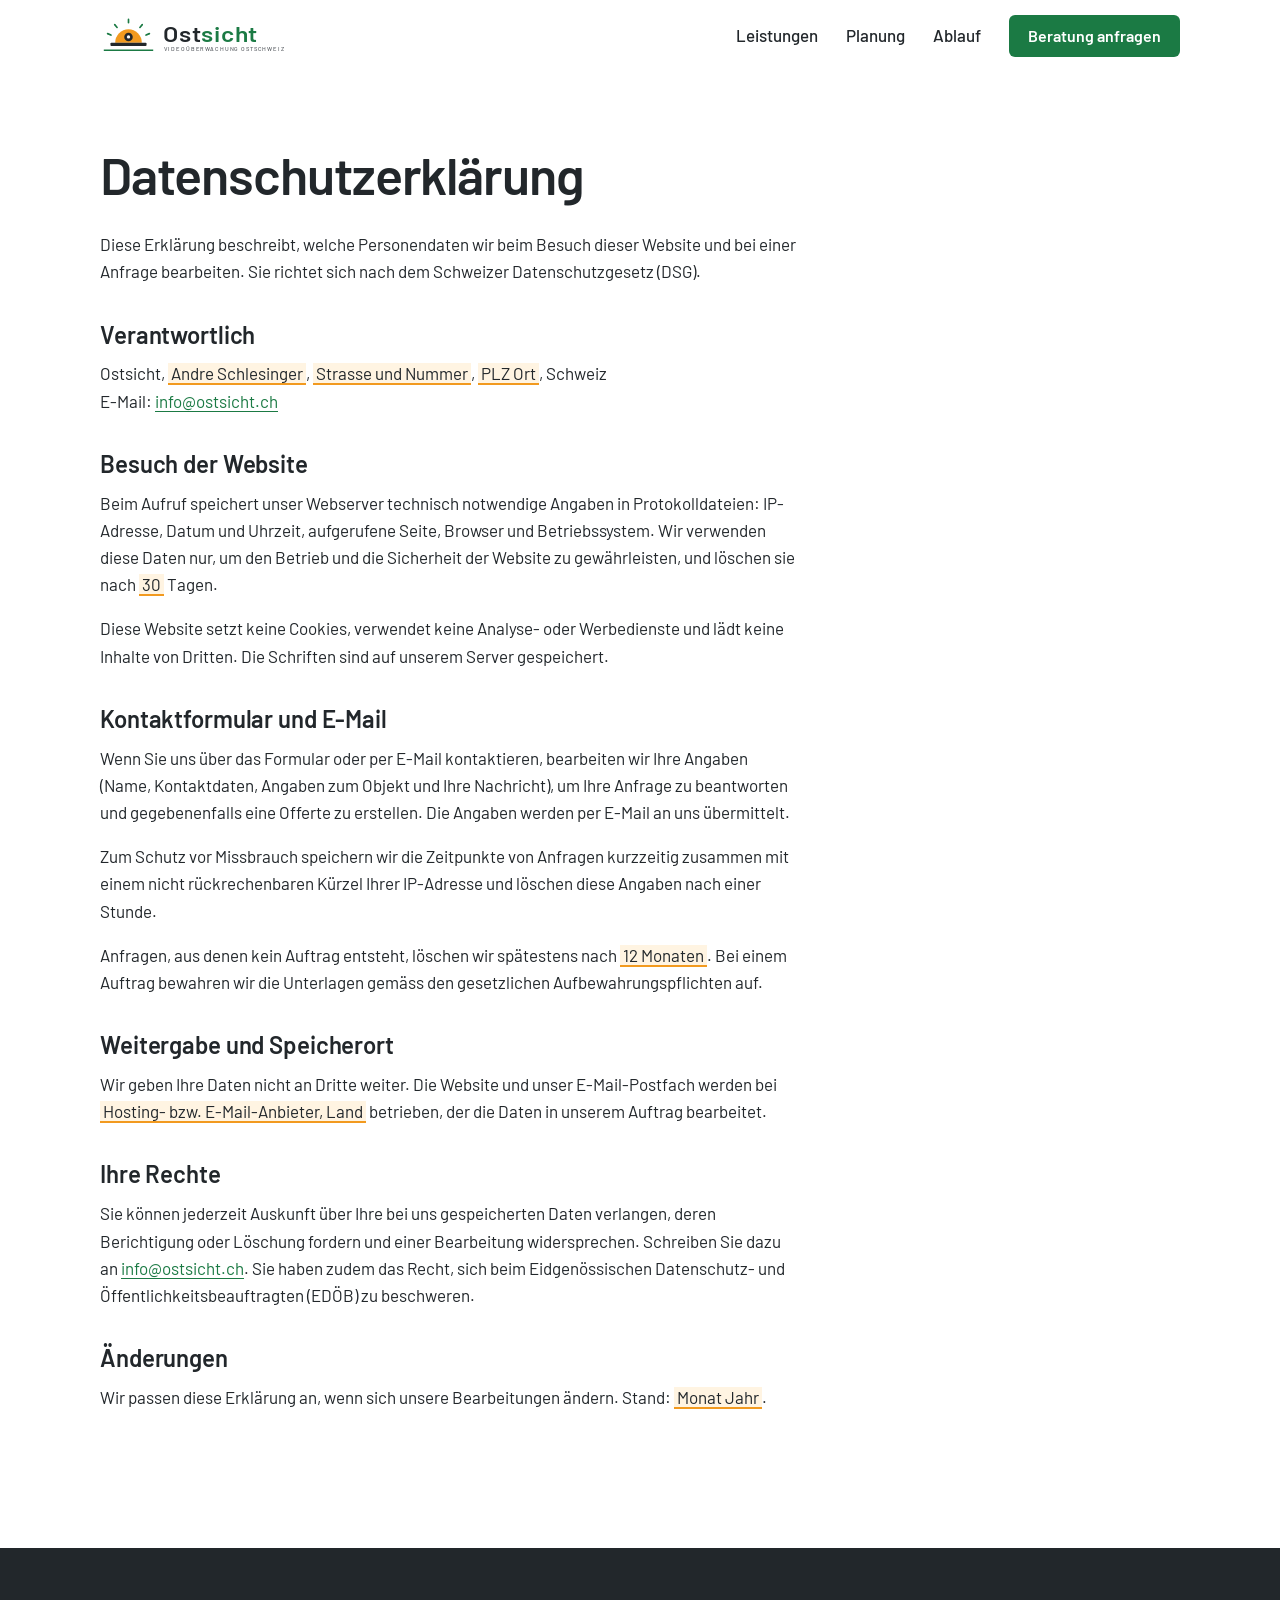
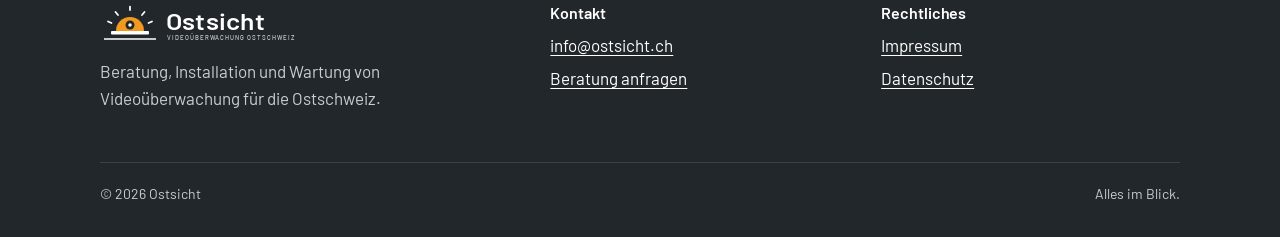
==== website/datenschutz.html @ 72791338 "Add ostsicht.ch website with contact form Static one-page site in Ostsicht CI (Barlow self-hosted, b" ====
<!doctype html>
<html lang="de-CH">
<head>
  <meta charset="utf-8">
  <meta name="viewport" content="width=device-width, initial-scale=1">
  <title>Datenschutz – Ostsicht</title>
  <meta name="robots" content="noindex">
  <meta name="theme-color" content="#1B7A44">
  <link rel="icon" href="assets/img/favicon.svg" type="image/svg+xml">
  <link rel="apple-touch-icon" href="assets/img/apple-touch-icon.png">
  <link rel="preload" href="assets/fonts/barlow-600.woff" as="font" type="font/woff" crossorigin>
  <link rel="preload" href="assets/fonts/barlow-400.woff" as="font" type="font/woff" crossorigin>
  <link rel="stylesheet" href="assets/css/style.css">
</head>
<body>
    <a class="skip" href="#inhalt">Zum Inhalt springen</a>

  <header class="kopf" id="kopf">
    <div class="wrap kopf__inner">
      <a class="kopf__logo" href="./" aria-label="Ostsicht – zur Startseite">
        <svg viewBox="0 0 400 80" role="img" aria-hidden="true">
          <g transform="translate(0,4)">
            <path d="M60 8 L60 1 M36 18 L31 12 M84 18 L89 12 M23 34 L16 31 M97 34 L104 31" stroke="#1B7A44" stroke-width="3.5" stroke-linecap="round" fill="none"/>
            <path d="M32 50 A28 28 0 0 1 88 50 Z" fill="#F29A1F"/>
            <circle cx="60" cy="38" r="9" fill="#22272B"/><circle cx="60" cy="38" r="3.5" fill="#FFFFFF"/>
            <rect x="22" y="50" width="76" height="7" rx="2" fill="#22272B"/>
            <line x1="8" y1="66" x2="112" y2="66" stroke="#1B7A44" stroke-width="3"/>
          </g>
          <text x="132" y="52" font-family="Barlow, 'Helvetica Neue', Arial, sans-serif" font-size="46" font-weight="600" fill="#22272B" letter-spacing="0.5" textLength="200" lengthAdjust="spacingAndGlyphs">Ost<tspan fill="#1B7A44">sicht</tspan></text>
          <text x="134" y="72" font-family="Barlow, 'Helvetica Neue', Arial, sans-serif" font-size="12.5" font-weight="500" fill="#5F6368" letter-spacing="2" textLength="255" lengthAdjust="spacingAndGlyphs">VIDEOÜBERWACHUNG OSTSCHWEIZ</text>
        </svg>
      </a>
      <nav class="kopf__nav" aria-label="Hauptnavigation">
        <a href="./#leistungen">Leistungen</a>
        <a href="./#planung">Planung</a>
        <a href="./#ablauf">Ablauf</a>
        <a class="btn btn--gruen" href="./#kontakt">Beratung anfragen</a>
      </nav>
    </div>
  </header>

  <main id="inhalt">
    <section class="recht">
      <div class="wrap">
        <h1>Datenschutzerklärung</h1>
        <p>Diese Erklärung beschreibt, welche Personendaten wir beim Besuch dieser Website und bei einer Anfrage bearbeiten. Sie richtet sich nach dem Schweizer Datenschutzgesetz (DSG).</p>

        <h2>Verantwortlich</h2>
        <p>Ostsicht, <span class="platzhalter">Andre Schlesinger</span>, <span class="platzhalter">Strasse und Nummer</span>, <span class="platzhalter">PLZ Ort</span>, Schweiz<br>
           E-Mail: <a href="mailto:info@ostsicht.ch">info@ostsicht.ch</a></p>

        <h2>Besuch der Website</h2>
        <p>Beim Aufruf speichert unser Webserver technisch notwendige Angaben in Protokolldateien: IP-Adresse, Datum und Uhrzeit, aufgerufene Seite, Browser und Betriebssystem. Wir verwenden diese Daten nur, um den Betrieb und die Sicherheit der Website zu gewährleisten, und löschen sie nach <span class="platzhalter">30</span> Tagen.</p>
        <p>Diese Website setzt keine Cookies, verwendet keine Analyse- oder Werbedienste und lädt keine Inhalte von Dritten. Die Schriften sind auf unserem Server gespeichert.</p>

        <h2>Kontaktformular und E-Mail</h2>
        <p>Wenn Sie uns über das Formular oder per E-Mail kontaktieren, bearbeiten wir Ihre Angaben (Name, Kontaktdaten, Angaben zum Objekt und Ihre Nachricht), um Ihre Anfrage zu beantworten und gegebenenfalls eine Offerte zu erstellen. Die Angaben werden per E-Mail an uns übermittelt.</p>
        <p>Zum Schutz vor Missbrauch speichern wir die Zeitpunkte von Anfragen kurzzeitig zusammen mit einem nicht rückrechenbaren Kürzel Ihrer IP-Adresse und löschen diese Angaben nach einer Stunde.</p>
        <p>Anfragen, aus denen kein Auftrag entsteht, löschen wir spätestens nach <span class="platzhalter">12 Monaten</span>. Bei einem Auftrag bewahren wir die Unterlagen gemäss den gesetzlichen Aufbewahrungspflichten auf.</p>

        <h2>Weitergabe und Speicherort</h2>
        <p>Wir geben Ihre Daten nicht an Dritte weiter. Die Website und unser E-Mail-Postfach werden bei <span class="platzhalter">Hosting- bzw. E-Mail-Anbieter, Land</span> betrieben, der die Daten in unserem Auftrag bearbeitet.</p>

        <h2>Ihre Rechte</h2>
        <p>Sie können jederzeit Auskunft über Ihre bei uns gespeicherten Daten verlangen, deren Berichtigung oder Löschung fordern und einer Bearbeitung widersprechen. Schreiben Sie dazu an <a href="mailto:info@ostsicht.ch">info@ostsicht.ch</a>. Sie haben zudem das Recht, sich beim Eidgenössischen Datenschutz- und Öffentlichkeitsbeauftragten (EDÖB) zu beschweren.</p>

        <h2>Änderungen</h2>
        <p>Wir passen diese Erklärung an, wenn sich unsere Bearbeitungen ändern. Stand: <span class="platzhalter">Monat Jahr</span>.</p>
      </div>
    </section>
  </main>

  <footer class="fuss">
    <div class="wrap">
      <div class="fuss__grid">
        <div>
          <svg class="fuss__logo" viewBox="0 0 400 80" role="img" aria-label="Ostsicht – Videoüberwachung Ostschweiz">
            <g transform="translate(0,4)">
              <path d="M60 8 L60 1 M36 18 L31 12 M84 18 L89 12 M23 34 L16 31 M97 34 L104 31" stroke="#FFFFFF" stroke-width="3.5" stroke-linecap="round" fill="none"/>
              <path d="M32 50 A28 28 0 0 1 88 50 Z" fill="#F29A1F"/>
              <circle cx="60" cy="38" r="9" fill="#22272B"/><circle cx="60" cy="38" r="3.5" fill="#FFFFFF"/>
              <rect x="22" y="50" width="76" height="7" rx="2" fill="#FFFFFF"/>
              <line x1="8" y1="66" x2="112" y2="66" stroke="#FFFFFF" stroke-width="3"/>
            </g>
            <text x="132" y="52" font-family="Barlow, 'Helvetica Neue', Arial, sans-serif" font-size="46" font-weight="600" fill="#FFFFFF" letter-spacing="0.5" textLength="200" lengthAdjust="spacingAndGlyphs">Ostsicht</text>
            <text x="134" y="72" font-family="Barlow, 'Helvetica Neue', Arial, sans-serif" font-size="12.5" font-weight="500" fill="#C9CDD1" letter-spacing="2" textLength="255" lengthAdjust="spacingAndGlyphs">VIDEOÜBERWACHUNG OSTSCHWEIZ</text>
          </svg>
          <p>Beratung, Installation und Wartung von Videoüberwachung für die Ostschweiz.</p>
        </div>
        <div>
          <h2>Kontakt</h2>
          <ul>
            <li><a href="mailto:info@ostsicht.ch">info@ostsicht.ch</a></li>
            <li><a href="./#kontakt">Beratung anfragen</a></li>
          </ul>
        </div>
        <div>
          <h2>Rechtliches</h2>
          <ul>
            <li><a href="impressum.html">Impressum</a></li>
            <li><a href="datenschutz.html">Datenschutz</a></li>
          </ul>
        </div>
      </div>
      <div class="fuss__unten">
        <span>© <span id="jahr">2026</span> Ostsicht</span>
        <span>Alles im Blick.</span>
      </div>
    </div>
  </footer>

  <script src="assets/js/main.js" defer></script>
</body>
</html>
---- website/assets/css/style.css ----
/* Ostsicht – Website
   Gestaltung nach CI/CD-Manual: Grün trägt, Orange ist Licht (sparsam), Kalk/Weiss als Grund,
   Barlow (Titel 600, Text 400), Ecken 2–8 px, grüne Horizontlinie als Gestaltungselement. */

@font-face { font-family: "Barlow"; font-weight: 400; font-style: normal; font-display: swap; src: url("../fonts/barlow-400.woff") format("woff"); }
@font-face { font-family: "Barlow"; font-weight: 500; font-style: normal; font-display: swap; src: url("../fonts/barlow-500.woff") format("woff"); }
@font-face { font-family: "Barlow"; font-weight: 600; font-style: normal; font-display: swap; src: url("../fonts/barlow-600.woff") format("woff"); }

:root {
  --gruen: #1B7A44;
  --gruen-dunkel: #145C33;
  --gruen-hell: #E3F1E8;
  --sonne: #F29A1F;
  --sonne-text: #9C5600;
  --anthrazit: #22272B;
  --grau: #5F6368;
  --kalk: #F4F2EC;
  --weiss: #FFFFFF;
  --linie: #D9D6CC;
  --fehler: #B3261E;

  --radius: 6px;
  --radius-klein: 3px;
  --breite: 1160px;
  --rand: clamp(16px, 4vw, 40px);
  --abstand: clamp(64px, 10vw, 120px);

  --schrift: "Barlow", "Helvetica Neue", Arial, sans-serif;
}

*, *::before, *::after { box-sizing: border-box; }

html { scroll-behavior: smooth; scroll-padding-top: 84px; -webkit-text-size-adjust: 100%; }
@media (prefers-reduced-motion: reduce) { html { scroll-behavior: auto; } }

body {
  margin: 0;
  font-family: var(--schrift);
  font-size: 1.0625rem;
  line-height: 1.6;
  color: var(--anthrazit);
  background: var(--weiss);
  font-feature-settings: "tnum" 0;
}

img, svg { display: block; max-width: 100%; }
a { color: var(--gruen); text-underline-offset: 3px; }
a:hover { color: var(--gruen-dunkel); }

:focus-visible { outline: 3px solid var(--sonne); outline-offset: 3px; border-radius: var(--radius-klein); }

h1, h2, h3 { font-weight: 600; line-height: 1.12; margin: 0; letter-spacing: -0.005em; }
h1 { font-size: clamp(3rem, 8vw, 5.75rem); letter-spacing: -0.02em; }
h2 { font-size: clamp(2rem, 4.2vw, 3rem); }
h3 { font-size: 1.375rem; line-height: 1.25; }
p { margin: 0 0 1em; max-width: 64ch; }

.wrap { width: 100%; max-width: var(--breite); margin: 0 auto; padding: 0 var(--rand); }
.visually-hidden { position: absolute !important; width: 1px; height: 1px; overflow: hidden; clip: rect(0 0 0 0); white-space: nowrap; }

.skip { position: absolute; left: var(--rand); top: -60px; background: var(--anthrazit); color: var(--weiss); padding: 10px 14px; border-radius: var(--radius); z-index: 100; }
.skip:focus { top: 12px; }

/* ---------- Buttons ---------- */

.btn {
  display: inline-flex; align-items: center; justify-content: center; gap: 8px;
  min-height: 48px; padding: 0 22px;
  font: 600 1rem/1 var(--schrift);
  border-radius: var(--radius);
  border: 1.5px solid transparent;
  text-decoration: none; cursor: pointer;
  transition: background-color .15s ease, color .15s ease, border-color .15s ease;
}
.btn--gruen { background: var(--gruen); color: var(--weiss); }
.btn--gruen:hover { background: var(--gruen-dunkel); color: var(--weiss); }
.btn--rahmen { border-color: var(--gruen); color: var(--gruen); background: transparent; }
.btn--rahmen:hover { background: var(--gruen-hell); color: var(--gruen-dunkel); }
.btn--weiss { background: var(--weiss); color: var(--gruen-dunkel); }
.btn--weiss:hover { background: var(--gruen-hell); color: var(--gruen-dunkel); }

/* ---------- Kopf ---------- */

.kopf {
  position: sticky; top: 0; z-index: 50;
  background: rgba(255, 255, 255, .94);
  backdrop-filter: saturate(1.4) blur(8px);
  -webkit-backdrop-filter: saturate(1.4) blur(8px);
  border-bottom: 1px solid transparent;
  transition: border-color .2s ease;
}
.kopf.ist-gescrollt { border-bottom-color: var(--linie); }
.kopf__inner { display: flex; align-items: center; gap: 24px; min-height: 72px; }
.kopf__logo { display: block; width: 190px; flex-shrink: 0; }
.kopf__logo svg { width: 100%; height: auto; }
.kopf__nav { margin-left: auto; display: flex; align-items: center; gap: 28px; }
.kopf__nav a:not(.btn) { color: var(--anthrazit); text-decoration: none; font-weight: 500; }
.kopf__nav a:not(.btn):hover { color: var(--gruen); }
.kopf__nav .btn { min-height: 42px; padding: 0 18px; }

@media (max-width: 820px) {
  .kopf__nav a:not(.btn) { display: none; }
  .kopf__logo { width: 156px; }
}

/* ---------- Einstieg ---------- */

.einstieg { padding: clamp(40px, 7vw, 88px) 0 0; background: var(--kalk); overflow: hidden; }
.einstieg__grid { display: grid; grid-template-columns: minmax(0, 0.9fr) minmax(0, 1.25fr); gap: clamp(32px, 5vw, 72px); align-items: end; }
.einstieg__text { padding-bottom: clamp(40px, 6vw, 88px); }
.einstieg__text h1 { margin-bottom: 24px; }
.einstieg__lead { font-size: clamp(1.15rem, 1.8vw, 1.375rem); line-height: 1.5; color: var(--anthrazit); max-width: 34ch; margin-bottom: 32px; }
.einstieg__aktionen { display: flex; flex-wrap: wrap; gap: 12px; }
.einstieg__plan { position: relative; align-self: stretch; display: flex; align-items: flex-end; margin: 0 0 clamp(32px, 4vw, 56px); }
.einstieg__plan svg { width: 100%; height: auto; filter: drop-shadow(0 18px 40px rgba(34, 39, 43, .12)); }
.einstieg__legende { position: absolute; left: 12px; top: 12px; display: flex; gap: 16px; font-size: .875rem; color: var(--grau); background: rgba(255,255,255,.9); padding: 6px 10px; border-radius: var(--radius-klein); }
.einstieg__legende span { display: inline-flex; align-items: center; gap: 6px; }
.punkt { width: 10px; height: 10px; border-radius: 50%; display: inline-block; }
.punkt--kamera { background: var(--gruen); }
.punkt--blick { background: var(--sonne); opacity: .6; border-radius: 2px; }

/* Horizontlinie aus dem Signet */
.horizont { height: 6px; background: var(--gruen); }

/* Blickfelder fächern einmal auf */
.blickfeld { transform-box: view-box; transform-origin: var(--o, 0 0); }
@media (prefers-reduced-motion: no-preference) {
  .blickfeld { animation: auffaechern .9s cubic-bezier(.2,.8,.2,1) both; animation-delay: calc(.35s + var(--i, 0) * .16s); }
  @keyframes auffaechern { from { transform: scale(.05); opacity: 0; } to { transform: scale(1); opacity: 1; } }
}

@media (max-width: 900px) {
  .einstieg__grid { grid-template-columns: 1fr; }
  .einstieg__text { padding-bottom: 8px; }
  .einstieg__plan { margin: 0 calc(var(--rand) * -0.5); }
}

/* ---------- Abschnitte ---------- */

.abschnitt { padding: var(--abstand) 0; }
.abschnitt--kalk { background: var(--kalk); }
.abschnitt__kopf { display: grid; grid-template-columns: minmax(0, 5fr) minmax(0, 6fr); gap: clamp(24px, 5vw, 72px); align-items: end; margin-bottom: clamp(40px, 6vw, 64px); }
.abschnitt__kopf p { font-size: 1.1875rem; color: var(--grau); margin: 0; }
@media (max-width: 820px) { .abschnitt__kopf { grid-template-columns: 1fr; } }

/* Für wen */
.zielgruppen { display: grid; grid-template-columns: repeat(3, minmax(0, 1fr)); gap: 0; border-top: 2px solid var(--gruen); }
.zielgruppe { padding: 28px 28px 8px 0; }
.zielgruppe + .zielgruppe { padding-left: 28px; border-left: 1px solid var(--linie); }
.zielgruppe svg { width: 44px; height: 44px; margin-bottom: 18px; color: var(--gruen); }
.zielgruppe h3 { margin-bottom: 10px; }
.zielgruppe p { color: var(--grau); margin: 0; }
@media (max-width: 820px) {
  .zielgruppen { grid-template-columns: 1fr; }
  .zielgruppe, .zielgruppe + .zielgruppe { padding: 24px 0; border-left: 0; }
  .zielgruppe + .zielgruppe { border-top: 1px solid var(--linie); }
}

/* Leistungen */
.leistungen { display: grid; grid-template-columns: repeat(3, minmax(0, 1fr)); gap: clamp(20px, 3vw, 32px); }
.leistung { background: var(--weiss); border-radius: var(--radius); padding: 28px; border: 1px solid var(--linie); }
.leistung h3 { margin-bottom: 12px; }
.leistung p { color: var(--grau); }
.leistung ul { margin: 0; padding: 0; list-style: none; }
.leistung li { padding: 8px 0 8px 26px; border-top: 1px solid var(--kalk); position: relative; }
.leistung li::before { content: ""; position: absolute; left: 2px; top: 16px; width: 12px; height: 7px; border-left: 2px solid var(--gruen); border-bottom: 2px solid var(--gruen); transform: rotate(-45deg); }
@media (max-width: 900px) { .leistungen { grid-template-columns: 1fr; } }

/* ---------- Planung (grüne Fläche) ---------- */

.planung { background: var(--gruen); color: var(--weiss); padding: var(--abstand) 0; }
.planung a { color: var(--weiss); }
.planung .abschnitt__kopf p { color: var(--gruen-hell); }
.schritte { list-style: none; margin: 0; padding: 0; display: grid; gap: clamp(48px, 7vw, 88px); counter-reset: schritt; }
.schritt { display: grid; grid-template-columns: minmax(0, 5fr) minmax(0, 6fr); gap: clamp(28px, 5vw, 72px); align-items: center; }
.schritt:nth-child(even) .schritt__text { order: 2; }
.schritt__nr { display: inline-flex; align-items: center; justify-content: center; width: 40px; height: 40px; border-radius: 50%; border: 2px solid var(--sonne); color: var(--weiss); font-weight: 600; margin-bottom: 18px; }
.schritt__text h3 { font-size: clamp(1.5rem, 2.6vw, 2rem); margin-bottom: 14px; }
.schritt__text p { color: var(--gruen-hell); }
.schritt__text ul { margin: 0; padding: 0 0 0 20px; color: var(--gruen-hell); }
.schritt__text li { margin: 4px 0; }
@media (max-width: 900px) {
  .schritt { grid-template-columns: 1fr; }
  .schritt:nth-child(even) .schritt__text { order: 0; }
}

/* App-Ansichten in den Schritten */
.app {
  background: var(--weiss); color: var(--anthrazit);
  border-radius: 8px; padding: 18px;
  box-shadow: 0 24px 48px rgba(10, 40, 22, .28);
  font-size: .9375rem;
}
.app__titel { display: flex; justify-content: space-between; align-items: baseline; gap: 12px; padding-bottom: 12px; margin-bottom: 14px; border-bottom: 1px solid var(--kalk); }
.app__titel strong { font-size: 1.0625rem; }
.app__titel span { color: var(--grau); font-size: .875rem; }

.chips { display: flex; flex-wrap: wrap; gap: 8px; margin-bottom: 14px; }
.chip { padding: 6px 12px; border-radius: var(--radius-klein); border: 1px solid var(--linie); font-weight: 500; font-size: .875rem; }
.chip--an { background: var(--gruen); border-color: var(--gruen); color: var(--weiss); }
.feld { display: grid; grid-template-columns: 1fr auto; gap: 12px; padding: 9px 0; border-top: 1px solid var(--kalk); }
.feld span:last-child { font-weight: 600; }
.fotos { display: grid; grid-template-columns: repeat(3, 1fr); gap: 8px; margin-top: 12px; }
.foto { aspect-ratio: 4 / 3; border-radius: var(--radius-klein); background: linear-gradient(160deg, #cfd8cf, #9fb3a3 60%, #7d8f82); position: relative; overflow: hidden; }
.foto::after { content: ""; position: absolute; left: 30%; top: 22%; width: 26%; height: 34%; border: 2px solid var(--sonne); border-radius: 50%; }
.foto:nth-child(2) { background: linear-gradient(170deg, #e2dccd, #c9bda4 55%, #8f8571); }
.foto:nth-child(2)::after { left: 56%; top: 30%; width: 0; height: 0; border: 0; border-left: 22px solid transparent; }
.foto:nth-child(3) { background: linear-gradient(165deg, #d5dde4, #a8b5bf 60%, #6f7b85); }
.foto:nth-child(3)::after { display: none; }

.app--modell svg { width: 100%; height: auto; }

.pruefung { list-style: none; margin: 0; padding: 0; }
.pruefung li { display: grid; grid-template-columns: 22px 1fr; gap: 10px; padding: 10px 0; border-top: 1px solid var(--kalk); }
.pruefung li:first-child { border-top: 0; padding-top: 0; }
.pruefung b { display: block; }
.pruefung small { color: var(--grau); font-size: .875rem; line-height: 1.45; display: block; }
.status { width: 20px; height: 20px; border-radius: 50%; display: inline-flex; align-items: center; justify-content: center; color: var(--weiss); font-size: .75rem; font-weight: 600; margin-top: 2px; }
.status--ok { background: var(--gruen); }
.status--teil { background: var(--sonne); color: var(--anthrazit); }
.status--nein { background: var(--fehler); }

.varianten { display: grid; grid-template-columns: repeat(3, minmax(0, 1fr)); gap: 8px; margin-bottom: 14px; }
.variante { border: 1px solid var(--linie); border-radius: var(--radius); padding: 10px; }
.variante--empfohlen { border: 2px solid var(--gruen); }
.variante small { display: block; color: var(--grau); font-size: .8125rem; }
.variante strong { display: block; font-size: 1.0625rem; font-variant-numeric: tabular-nums; margin-top: 4px; }
.variante em { font-style: normal; color: var(--gruen); font-size: .8125rem; font-weight: 600; }
.zahlen { font-variant-numeric: tabular-nums; }
.app__fuss { display: flex; gap: 8px; margin-top: 14px; }
.app__fuss span { flex: 1; text-align: center; padding: 9px 0; border-radius: var(--radius); font-weight: 600; font-size: .875rem; }
.app__fuss span:first-child { background: var(--gruen); color: var(--weiss); }
.app__fuss span:last-child { border: 1.5px solid var(--gruen); color: var(--gruen); }
@media (max-width: 480px) { .varianten { grid-template-columns: 1fr; } }

/* ---------- Ablauf ---------- */

.ablauf { list-style: none; margin: 0; padding: 0; display: grid; grid-template-columns: repeat(5, minmax(0, 1fr)); gap: 0; position: relative; }
.ablauf::before { content: ""; position: absolute; left: 0; right: 0; top: 19px; height: 2px; background: var(--gruen); }
.ablauf li { position: relative; padding: 52px 20px 0 0; }
.ablauf li::before { content: ""; position: absolute; left: 0; top: 11px; width: 18px; height: 18px; border-radius: 50%; background: var(--weiss); border: 3px solid var(--gruen); }
.ablauf li:first-child::before { background: var(--sonne); border-color: var(--sonne); }
.ablauf h3 { font-size: 1.1875rem; margin-bottom: 8px; }
.ablauf p { color: var(--grau); font-size: 1rem; margin: 0; }
@media (max-width: 900px) {
  .ablauf { grid-template-columns: 1fr; }
  .ablauf::before { left: 8px; right: auto; top: 0; bottom: 0; width: 2px; height: auto; }
  .ablauf li { padding: 0 0 28px 40px; }
  .ablauf li::before { left: 0; top: 4px; }
}

/* ---------- Datenschutz-Hinweis ---------- */

.hinweis { display: grid; grid-template-columns: auto 1fr; gap: 24px; align-items: start; padding: 32px; border-left: 4px solid var(--gruen); background: var(--weiss); border-radius: 0 var(--radius) var(--radius) 0; }
.hinweis svg { width: 40px; height: 40px; color: var(--gruen); }
.hinweis h3 { margin-bottom: 8px; }
.hinweis p { margin: 0; color: var(--grau); }
@media (max-width: 600px) { .hinweis { grid-template-columns: 1fr; padding: 24px; } }

/* ---------- Kontakt ---------- */

.kontakt { display: grid; grid-template-columns: minmax(0, 4fr) minmax(0, 6fr); gap: clamp(32px, 6vw, 88px); }
.kontakt__text h2 { margin-bottom: 20px; }
.kontakt__text p { color: var(--grau); }
.kontakt__daten { margin-top: 28px; padding-top: 20px; border-top: 2px solid var(--gruen); display: grid; gap: 6px; }
.kontakt__daten a { font-weight: 600; font-size: 1.125rem; }
@media (max-width: 900px) { .kontakt { grid-template-columns: 1fr; } }

.formular { display: grid; grid-template-columns: 1fr 1fr; gap: 18px 16px; }
.formular .ganz { grid-column: 1 / -1; }
.formular label { display: block; font-weight: 500; margin-bottom: 6px; }
.formular .pflicht { color: var(--grau); font-weight: 400; }
.formular input, .formular select, .formular textarea {
  width: 100%; font: 400 1rem/1.4 var(--schrift); color: var(--anthrazit);
  padding: 12px 14px; min-height: 48px;
  border: 1.5px solid var(--linie); border-radius: var(--radius);
  background: var(--weiss);
  transition: border-color .15s ease, box-shadow .15s ease;
}
.formular textarea { min-height: 150px; resize: vertical; }
.formular input:focus, .formular select:focus, .formular textarea:focus { outline: none; border-color: var(--gruen); box-shadow: 0 0 0 3px var(--gruen-hell); }
.formular [aria-invalid="true"] { border-color: var(--fehler); }
.feldfehler { color: var(--fehler); font-size: .875rem; margin-top: 6px; min-height: 0; }
.formular .einwilligung { display: grid; font-weight: 400; margin: 0; grid-template-columns: 22px 1fr; gap: 10px; align-items: start; font-size: .9375rem; color: var(--grau); }
.formular .einwilligung input { width: 20px; height: 20px; min-height: 0; margin: 3px 0 0; accent-color: var(--gruen); }
.honig { position: absolute; left: -10000px; width: 1px; height: 1px; overflow: hidden; }
.formular__aktion { display: flex; flex-wrap: wrap; align-items: center; gap: 16px; }
.formular__status { margin: 0; font-weight: 500; }
.formular__status--ok { color: var(--gruen); }
.formular__status--fehler { color: var(--fehler); }
.formular button[disabled] { opacity: .6; cursor: progress; }
@media (max-width: 600px) { .formular { grid-template-columns: 1fr; } }

/* ---------- Fuss ---------- */

.fuss { background: var(--anthrazit); color: #C9CDD1; padding: 56px 0 32px; }
.fuss a { color: var(--weiss); }
.fuss__grid { display: grid; grid-template-columns: minmax(0, 1.4fr) repeat(2, minmax(0, 1fr)); gap: 32px; padding-bottom: 32px; border-bottom: 1px solid rgba(255,255,255,.12); }
.fuss__logo { width: 200px; margin-bottom: 14px; }
.fuss h2 { font-size: 1rem; color: var(--weiss); margin-bottom: 10px; }
.fuss ul { list-style: none; margin: 0; padding: 0; display: grid; gap: 6px; }
.fuss__unten { display: flex; flex-wrap: wrap; justify-content: space-between; gap: 12px; padding-top: 20px; font-size: .875rem; }
@media (max-width: 720px) { .fuss__grid { grid-template-columns: 1fr; } }

/* ---------- Rechtsseiten ---------- */

.recht { padding: clamp(40px, 6vw, 72px) 0 var(--abstand); }
.recht h1 { font-size: clamp(2.25rem, 5vw, 3.25rem); margin-bottom: 28px; }
.recht h2 { font-size: 1.5rem; margin: 36px 0 12px; }
.recht p, .recht li { max-width: 70ch; }
.platzhalter { background: #FFF4E2; border-bottom: 2px solid var(--sonne); padding: 0 3px; }
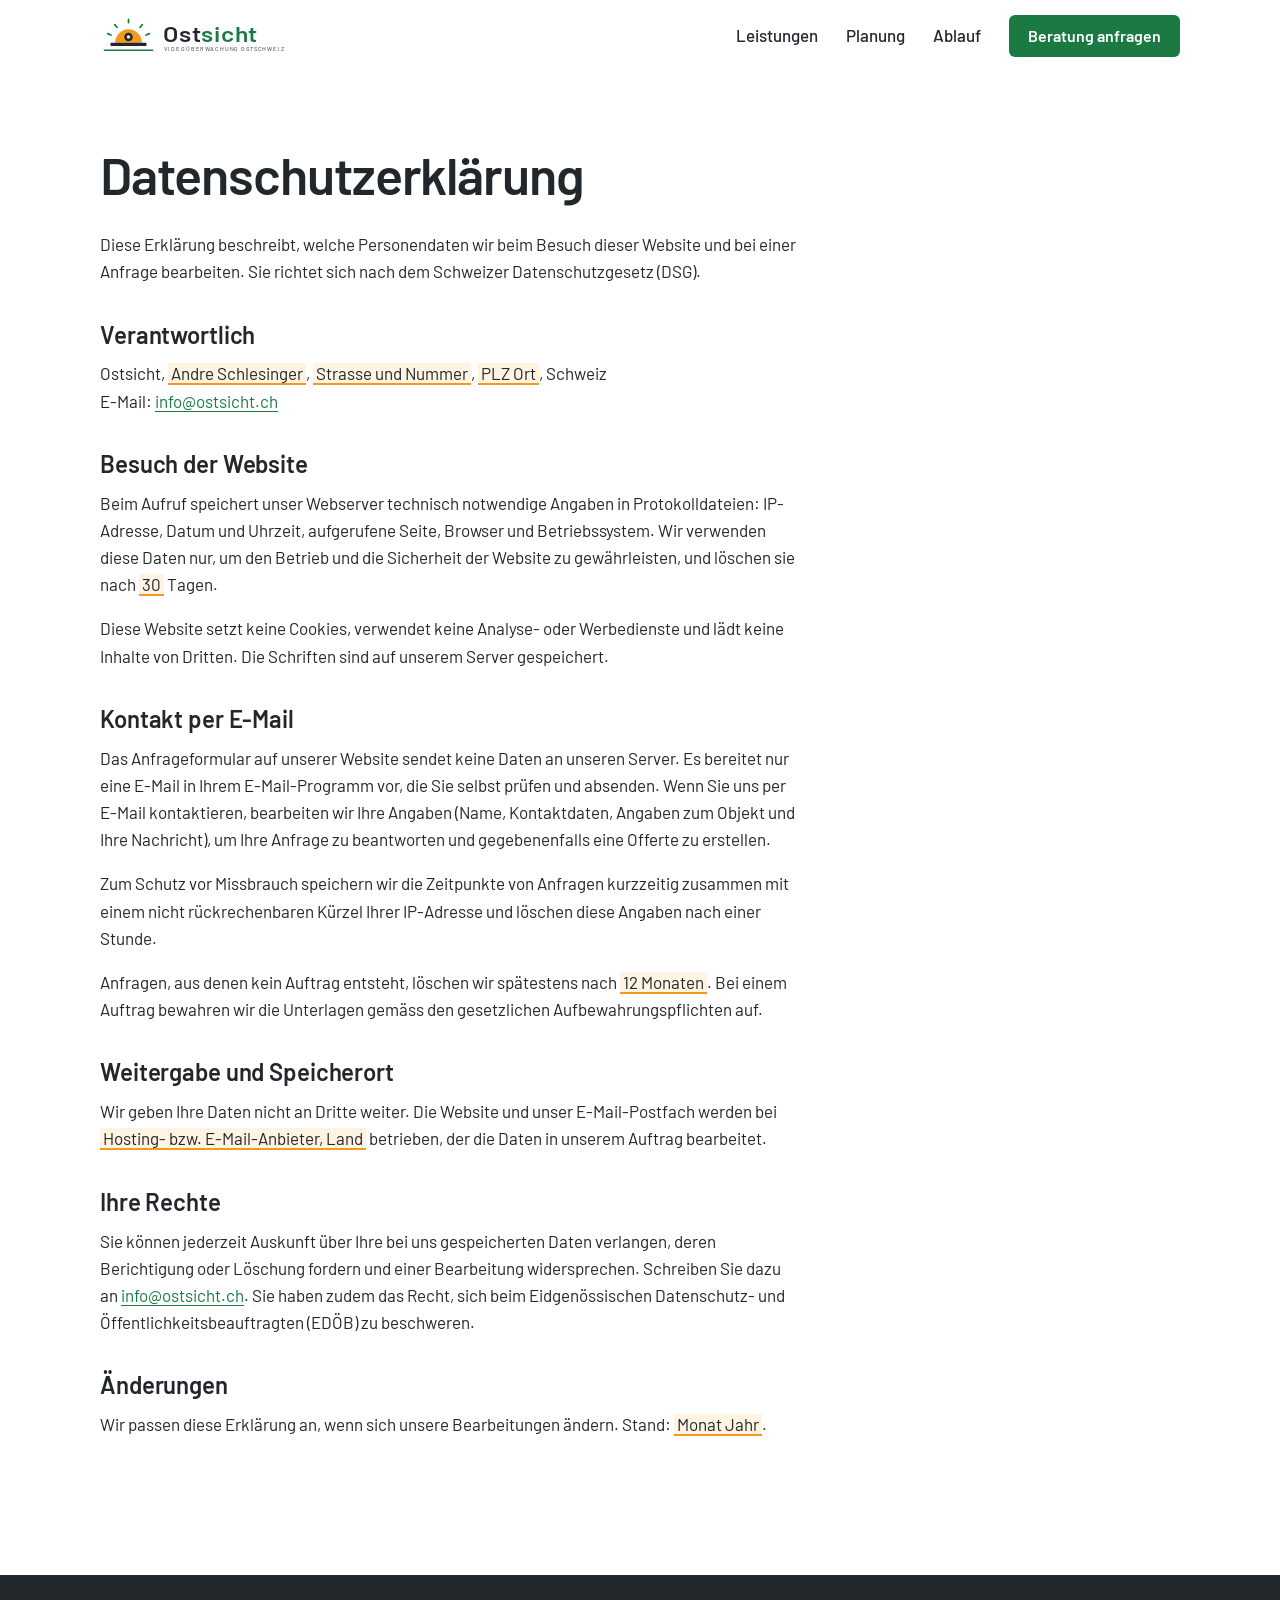
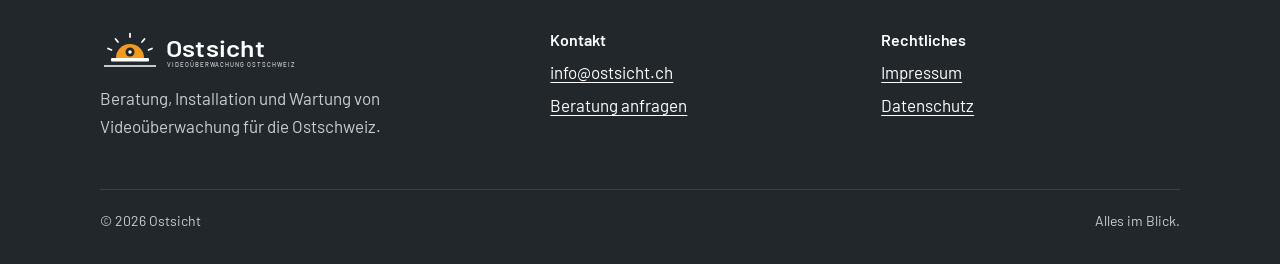
==== commit 34d6f2e3: "Website rein statisch: kein PHP mehr, Formular bereitet E-Mail vor (mailto) - contact.php entfernt; " ====
--- a/website/datenschutz.html
+++ b/website/datenschutz.html
@@ -53,8 +53,8 @@
         <p>Beim Aufruf speichert unser Webserver technisch notwendige Angaben in Protokolldateien: IP-Adresse, Datum und Uhrzeit, aufgerufene Seite, Browser und Betriebssystem. Wir verwenden diese Daten nur, um den Betrieb und die Sicherheit der Website zu gewährleisten, und löschen sie nach <span class="platzhalter">30</span> Tagen.</p>
         <p>Diese Website setzt keine Cookies, verwendet keine Analyse- oder Werbedienste und lädt keine Inhalte von Dritten. Die Schriften sind auf unserem Server gespeichert.</p>
 
-        <h2>Kontaktformular und E-Mail</h2>
-        <p>Wenn Sie uns über das Formular oder per E-Mail kontaktieren, bearbeiten wir Ihre Angaben (Name, Kontaktdaten, Angaben zum Objekt und Ihre Nachricht), um Ihre Anfrage zu beantworten und gegebenenfalls eine Offerte zu erstellen. Die Angaben werden per E-Mail an uns übermittelt.</p>
+        <h2>Kontakt per E-Mail</h2>
+        <p>Das Anfrageformular auf unserer Website sendet keine Daten an unseren Server. Es bereitet nur eine E-Mail in Ihrem E-Mail-Programm vor, die Sie selbst prüfen und absenden. Wenn Sie uns per E-Mail kontaktieren, bearbeiten wir Ihre Angaben (Name, Kontaktdaten, Angaben zum Objekt und Ihre Nachricht), um Ihre Anfrage zu beantworten und gegebenenfalls eine Offerte zu erstellen.</p>
         <p>Zum Schutz vor Missbrauch speichern wir die Zeitpunkte von Anfragen kurzzeitig zusammen mit einem nicht rückrechenbaren Kürzel Ihrer IP-Adresse und löschen diese Angaben nach einer Stunde.</p>
         <p>Anfragen, aus denen kein Auftrag entsteht, löschen wir spätestens nach <span class="platzhalter">12 Monaten</span>. Bei einem Auftrag bewahren wir die Unterlagen gemäss den gesetzlichen Aufbewahrungspflichten auf.</p>
 
--- a/website/assets/css/style.css
+++ b/website/assets/css/style.css
@@ -201,12 +201,9 @@
 .feld { display: grid; grid-template-columns: 1fr auto; gap: 12px; padding: 9px 0; border-top: 1px solid var(--kalk); }
 .feld span:last-child { font-weight: 600; }
 .fotos { display: grid; grid-template-columns: repeat(3, 1fr); gap: 8px; margin-top: 12px; }
-.foto { aspect-ratio: 4 / 3; border-radius: var(--radius-klein); background: linear-gradient(160deg, #cfd8cf, #9fb3a3 60%, #7d8f82); position: relative; overflow: hidden; }
-.foto::after { content: ""; position: absolute; left: 30%; top: 22%; width: 26%; height: 34%; border: 2px solid var(--sonne); border-radius: 50%; }
-.foto:nth-child(2) { background: linear-gradient(170deg, #e2dccd, #c9bda4 55%, #8f8571); }
-.foto:nth-child(2)::after { left: 56%; top: 30%; width: 0; height: 0; border: 0; border-left: 22px solid transparent; }
-.foto:nth-child(3) { background: linear-gradient(165deg, #d5dde4, #a8b5bf 60%, #6f7b85); }
-.foto:nth-child(3)::after { display: none; }
+.foto { margin: 0; }
+.foto svg { display: block; width: 100%; height: auto; border-radius: var(--radius-klein); }
+.foto figcaption { margin-top: 5px; font-size: .8125rem; color: var(--grau); }
 
 .app--modell svg { width: 100%; height: auto; }
 
@@ -286,6 +283,8 @@
 .honig { position: absolute; left: -10000px; width: 1px; height: 1px; overflow: hidden; }
 .formular__aktion { display: flex; flex-wrap: wrap; align-items: center; gap: 16px; }
 .formular__status { margin: 0; font-weight: 500; }
+.formular__hinweis { margin: 0; color: var(--grau); font-size: .9375rem; }
+.formular__kopieren { justify-self: start; }
 .formular__status--ok { color: var(--gruen); }
 .formular__status--fehler { color: var(--fehler); }
 .formular button[disabled] { opacity: .6; cursor: progress; }
